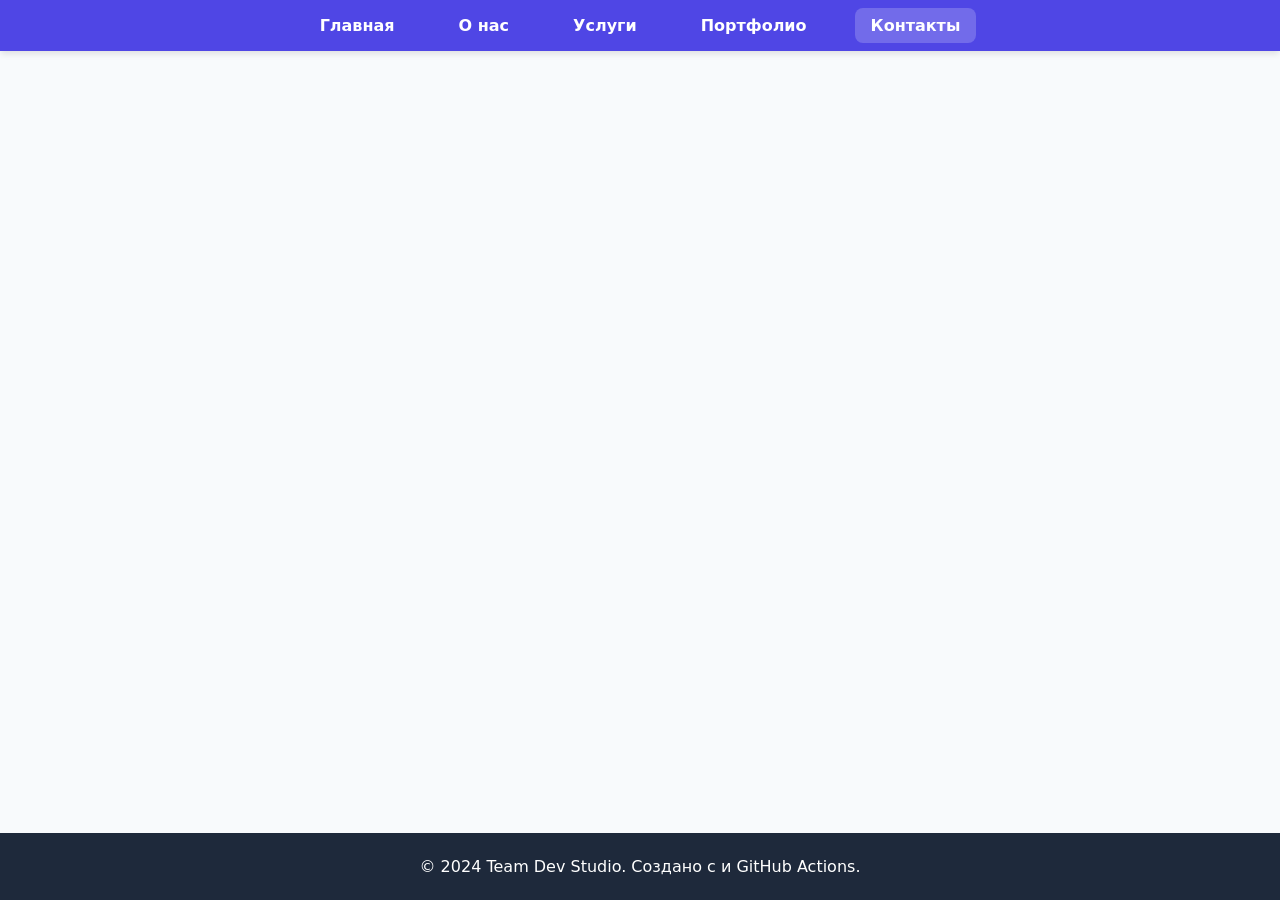
==== about.html @ 16147623 "DBD" ====
<!DOCTYPE html>
<html lang="ru">
<head>
    <meta charset="UTF-8">
    <meta name="viewport" content="width=device-width, initial-scale=1.0">
    <title>Контакты | Team Dev Studio</title>
    <link rel="stylesheet" href="assets/style.css">
</head>
<body>
    <header>
        <nav>
            <ul>
                <li><a href="index.html">Главная</a></li>
                <li><a href="about.html">О нас</a></li>
                <li><a href="services.html">Услуги</a></li>
                <li><a href="portfolio.html">Портфолио</a></li>
                <li><a href="contact.html" class="active">Контакты</a></li>
            </ul>
        </nav>
    </header>

    <main class="container">
        <section class="fade-in">
            
📬 Свяжитесь с нами📬            Мы всегда открыты для новых проектов и идей!
        </section>

        <section class="fade-in">
            <div class="card">
                
📧 Email

                Напишите нам на почту, и мы ответим в течение 24 часов.
                
teamdevstudio@example.com

            
        </section>

        <section class="fade-in">
            <div class="card">
                
💬 Социа📧ные сети

                <p>Подписывайтесь на нас, чтобы следить за обновлениями:</p>
                
                    
💬 GitHub: github.com/teamdevstudio
                    
📍 Telegram: @teamdevstudio


                    
 Twitter: @teamdevstudio


                
            </div>
        </section>

        <section class="fade-in">
            <div class="card">
                
⏰ Наш офис

      💬        Мы работаем удалённо из разных городов, но всегда на связи!
                <p class="contact-info">
                     Работаем по всему миру<br>
                    📅 Часовой пояс: UTC+3

       💬         [📝 Рабочие дни: Пн-Пт](https://github.com/teamdevstudio)                </p>
 📍         </div>
        </section>

        <section class="fade-in">
            
                
⚡ Оставить заявку

                Хотите заказать проект? Заполните форму ниже (демо-версия):
                
                    
                    
                    
                    Отправить
                
            </div>
        </section>

        <section class="fade-in">
            <div class="card highlight">
                
❤️ Быстрый⏰ответ

                Мы ценим ваше время. Обычно отвечаем в течение нескольких часов в рабочее время. Для срочных вопросов используйте Telegram.
            </div>
        </section>
    </main>

    <footer>
        
© 2024 Team Dev Studio. Создано с  и GitHub Actions.


    </footer>

    <script src="assets/script.js">
---- assets/style.css ----
:root {
    --primary: #4f46e5;
    --bg: #f8fafc;
    --text: #1e293b;
    --card-bg: #ffffff;
}

body {
    margin: 0;
    font-family: 'Segoe UI', system-ui, sans-serif;
    background-color: var(--bg);
    color: var(--text);
    display: flex;
    flex-direction: column;
    min-height: 100vh;
}

header {
    background: var(--primary);
    padding: 1rem 0;
    box-shadow: 0 4px 6px -1px rgba(0, 0, 0, 0.1);
}

nav ul {
    display: flex;
    justify-content: center;
    list-style: none;
    margin: 0;
    padding: 0;
    gap: 2rem;
}

nav a {
    color: white;
    text-decoration: none;
    font-weight: 600;
    padding: 0.5rem 1rem;
    border-radius: 0.5rem;
    transition: background 0.3s;
}

nav a:hover, nav a.active {
    background: rgba(255, 255, 255, 0.2);
}

.container {
    max-width: 800px;
    margin: 2rem auto;
    padding: 0 1.5rem;
    flex: 1;
}

/* Анимация появления (JS будет добавлять класс .visible) */
.fade-in {
    opacity: 0;
    transform: translateY(30px);
    transition: opacity 0.8s ease-out, transform 0.8s ease-out;
}

.fade-in.visible {
    opacity: 1;
    transform: translateY(0);
}

footer {
    text-align: center;
    padding: 1.5rem;
    background: var(--text);
    color: white;
    margin-top: auto;
}
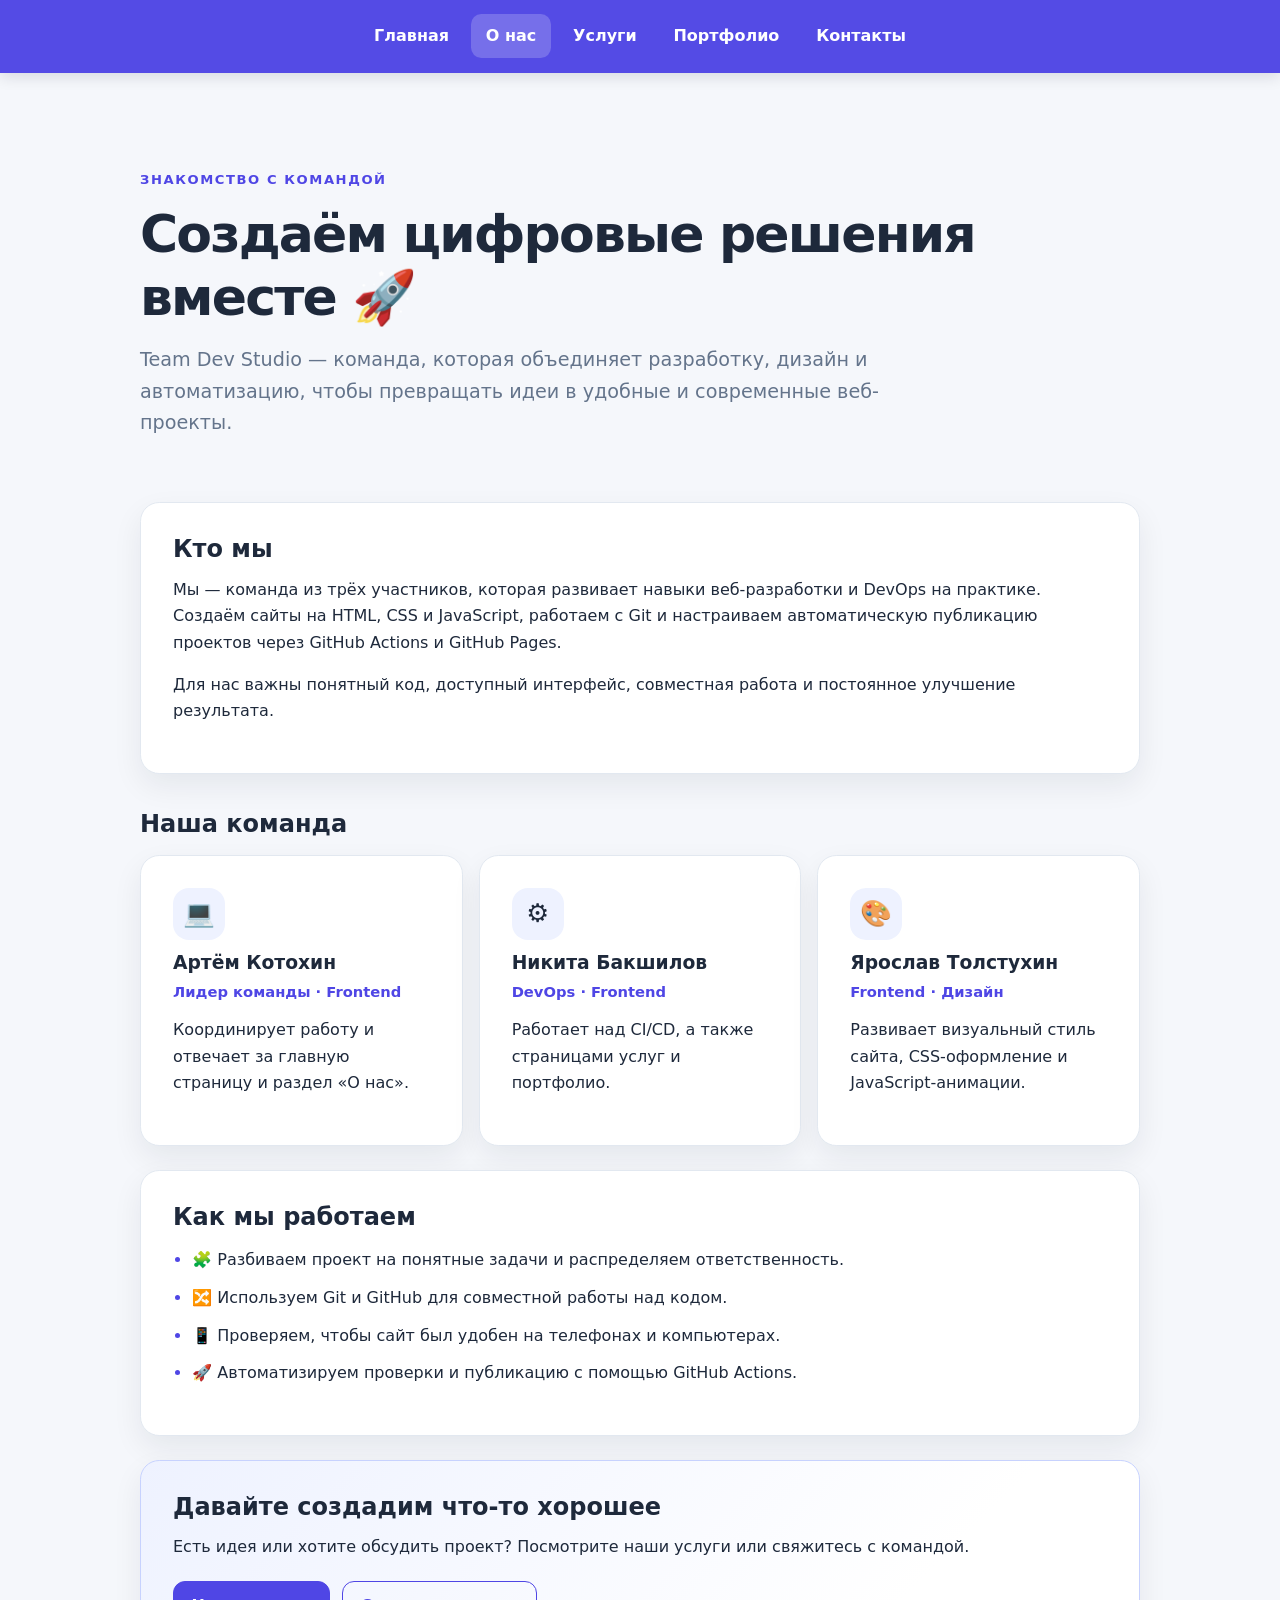
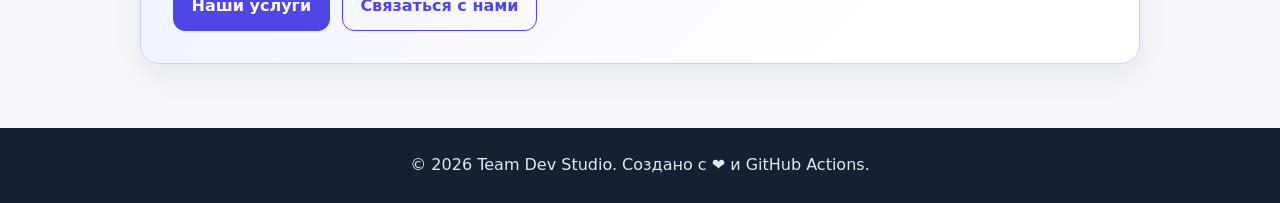
==== commit 41a1f7e0: "Fix pages about and assets" ====
--- a/about.html
+++ b/about.html
@@ -3,107 +3,90 @@
 <head>
     <meta charset="UTF-8">
     <meta name="viewport" content="width=device-width, initial-scale=1.0">
-    <title>Контакты | Team Dev Studio</title>
+    <meta name="description" content="Узнайте больше о команде Team Dev Studio, наших принципах и навыках веб-разработки.">
+    <title>О нас | Team Dev Studio</title>
     <link rel="stylesheet" href="assets/style.css">
 </head>
 <body>
     <header>
-        <nav>
+        <nav aria-label="Основная навигация">
             <ul>
                 <li><a href="index.html">Главная</a></li>
-                <li><a href="about.html">О нас</a></li>
+                <li><a href="about.html" class="active" aria-current="page">О нас</a></li>
                 <li><a href="services.html">Услуги</a></li>
                 <li><a href="portfolio.html">Портфолио</a></li>
-                <li><a href="contact.html" class="active">Контакты</a></li>
+                <li><a href="contact.html">Контакты</a></li>
             </ul>
         </nav>
     </header>
 
-    <main class="container">
-        <section class="fade-in">
-            
-📬 Свяжитесь с нами📬            Мы всегда открыты для новых проектов и идей!
+    <main class="container about-page">
+        <section class="fade-in page-hero">
+            <p class="eyebrow">Знакомство с командой</p>
+            <h1>Создаём цифровые решения вместе 🚀</h1>
+            <p class="lead">Team Dev Studio — команда, которая объединяет разработку, дизайн и автоматизацию, чтобы превращать идеи в удобные и современные веб-проекты.</p>
         </section>
 
         <section class="fade-in">
             <div class="card">
-                
-📧 Email
-
-                Напишите нам на почту, и мы ответим в течение 24 часов.
-                
-teamdevstudio@example.com
-
-            
+                <h2>Кто мы</h2>
+                <p>Мы — команда из трёх участников, которая развивает навыки веб-разработки и DevOps на практике. Создаём сайты на HTML, CSS и JavaScript, работаем с Git и настраиваем автоматическую публикацию проектов через GitHub Actions и GitHub Pages.</p>
+                <p>Для нас важны понятный код, доступный интерфейс, совместная работа и постоянное улучшение результата.</p>
+            </div>
         </section>
 
         <section class="fade-in">
-            <div class="card">
-                
-💬 Социа📧ные сети
-
-                <p>Подписывайтесь на нас, чтобы следить за обновлениями:</p>
-                
-                    
-💬 GitHub: github.com/teamdevstudio
-                    
-📍 Telegram: @teamdevstudio
-
-
-                    
- Twitter: @teamdevstudio
-
-
-                
+            <h2 class="section-title">Наша команда</h2>
+            <div class="team-grid">
+                <article class="card team-card">
+                    <div class="team-icon" aria-hidden="true">💻</div>
+                    <h3>Артём Котохин</h3>
+                    <p class="team-role">Лидер команды · Frontend</p>
+                    <p>Координирует работу и отвечает за главную страницу и раздел «О нас».</p>
+                </article>
+                <article class="card team-card">
+                    <div class="team-icon" aria-hidden="true">⚙️</div>
+                    <h3>Никита Бакшилов</h3>
+                    <p class="team-role">DevOps · Frontend</p>
+                    <p>Работает над CI/CD, а также страницами услуг и портфолио.</p>
+                </article>
+                <article class="card team-card">
+                    <div class="team-icon" aria-hidden="true">🎨</div>
+                    <h3>Ярослав Толстухин</h3>
+                    <p class="team-role">Frontend · Дизайн</p>
+                    <p>Развивает визуальный стиль сайта, CSS-оформление и JavaScript-анимации.</p>
+                </article>
             </div>
         </section>
 
         <section class="fade-in">
             <div class="card">
-                
-⏰ Наш офис
-
-      💬        Мы работаем удалённо из разных городов, но всегда на связи!
-                <p class="contact-info">
-                     Работаем по всему миру<br>
-                    📅 Часовой пояс: UTC+3
-
-       💬         [📝 Рабочие дни: Пн-Пт](https://github.com/teamdevstudio)                </p>
- 📍         </div>
-        </section>
-
-        <section class="fade-in">
-            
-                
-⚡ Оставить заявку
-
-                Хотите заказать проект? Заполните форму ниже (демо-версия):
-                
-                    
-                    
-                    
-                    Отправить
-                
+                <h2>Как мы работаем</h2>
+                <ul class="feature-list">
+                    <li>🧩 Разбиваем проект на понятные задачи и распределяем ответственность.</li>
+                    <li>🔀 Используем Git и GitHub для совместной работы над кодом.</li>
+                    <li>📱 Проверяем, чтобы сайт был удобен на телефонах и компьютерах.</li>
+                    <li>🚀 Автоматизируем проверки и публикацию с помощью GitHub Actions.</li>
+                </ul>
             </div>
         </section>
 
         <section class="fade-in">
             <div class="card highlight">
-                
-❤️ Быстрый⏰ответ
-
-                Мы ценим ваше время. Обычно отвечаем в течение нескольких часов в рабочее время. Для срочных вопросов используйте Telegram.
+                <h2>Давайте создадим что-то хорошее</h2>
+                <p>Есть идея или хотите обсудить проект? Посмотрите наши услуги или свяжитесь с командой.</p>
+                <div class="button-row">
+                    <a class="button-link" href="services.html">Наши услуги</a>
+                    <a class="button-link button-link-secondary" href="contact.html">Связаться с нами</a>
+                </div>
             </div>
         </section>
     </main>
 
     <footer>
-        
-© 2024 Team Dev Studio. Создано с  и GitHub Actions.
-
-
+        <p>&copy; 2026 Team Dev Studio. Создано с ❤️ и GitHub Actions.</p>
     </footer>
 
-    <script src="assets/script.js">
-
-
+    <script src="assets/script.js"></script>
+</body>
+</html>
--- a/assets/style.css
+++ b/assets/style.css
@@ -1,71 +1,300 @@
 :root {
     --primary: #4f46e5;
-    --bg: #f8fafc;
+    --primary-dark: #3730a3;
+    --bg: #f5f7fb;
     --text: #1e293b;
+    --muted: #64748b;
     --card-bg: #ffffff;
+    --border: #e2e8f0;
+    --shadow: 0 12px 30px rgba(15, 23, 42, 0.07);
+}
+
+* {
+    box-sizing: border-box;
+}
+
+html {
+    scroll-behavior: smooth;
 }
 
 body {
     margin: 0;
-    font-family: 'Segoe UI', system-ui, sans-serif;
-    background-color: var(--bg);
-    color: var(--text);
+    min-height: 100vh;
     display: flex;
     flex-direction: column;
-    min-height: 100vh;
+    font-family: "Segoe UI", system-ui, -apple-system, sans-serif;
+    line-height: 1.65;
+    background: var(--bg);
+    color: var(--text);
 }
 
 header {
-    background: var(--primary);
-    padding: 1rem 0;
-    box-shadow: 0 4px 6px -1px rgba(0, 0, 0, 0.1);
+    position: sticky;
+    top: 0;
+    z-index: 10;
+    padding: 0.9rem 1rem;
+    background: rgba(79, 70, 229, 0.97);
+    box-shadow: 0 4px 14px rgba(15, 23, 42, 0.12);
+    backdrop-filter: blur(10px);
 }
 
 nav ul {
     display: flex;
+    flex-wrap: wrap;
     justify-content: center;
+    align-items: center;
+    gap: 0.5rem;
+    max-width: 1100px;
+    margin: 0 auto;
+    padding: 0;
     list-style: none;
+}
+
+nav a {
+    display: inline-block;
+    padding: 0.55rem 0.9rem;
+    border-radius: 0.65rem;
+    color: #fff;
+    font-weight: 650;
+    text-decoration: none;
+    transition: background 180ms ease, transform 180ms ease;
+}
+
+nav a:hover,
+nav a.active {
+    background: rgba(255, 255, 255, 0.2);
+}
+
+nav a:hover {
+    transform: translateY(-1px);
+}
+
+nav a:focus-visible,
+.button-link:focus-visible {
+    outline: 3px solid #fbbf24;
+    outline-offset: 3px;
+}
+
+.container {
+    width: min(100% - 2rem, 1000px);
+    margin: 2.5rem auto;
+    flex: 1;
+}
+
+h1, h2, h3 {
+    line-height: 1.2;
+}
+
+h1 {
+    margin: 0 0 1rem;
+    font-size: clamp(2rem, 5vw, 3.25rem);
+    letter-spacing: -0.035em;
+}
+
+h2 {
+    margin-top: 0;
+}
+
+p {
+    margin-top: 0;
+}
+
+.lead {
+    max-width: 760px;
+    color: var(--muted);
+    font-size: clamp(1.05rem, 2vw, 1.2rem);
+}
+
+.page-hero {
+    padding: clamp(1.5rem, 5vw, 3.5rem) 0 1.25rem;
+}
+
+.eyebrow {
+    margin-bottom: 0.8rem;
+    color: var(--primary);
+    font-size: 0.82rem;
+    font-weight: 800;
+    letter-spacing: 0.12em;
+    text-transform: uppercase;
+}
+
+section {
+    margin-bottom: 1.5rem;
+}
+
+.card {
+    padding: clamp(1.25rem, 3vw, 2rem);
+    border: 1px solid var(--border);
+    border-radius: 1.2rem;
+    background: var(--card-bg);
+    box-shadow: var(--shadow);
+}
+
+.card h2 {
+    margin-bottom: 0.8rem;
+}
+
+.section-title {
+    margin: 2.25rem 0 1rem;
+}
+
+.team-grid {
+    display: grid;
+    grid-template-columns: repeat(3, minmax(0, 1fr));
+    gap: 1rem;
+}
+
+.team-card {
+    height: 100%;
+    transition: transform 180ms ease, box-shadow 180ms ease;
+}
+
+.team-card:hover {
+    transform: translateY(-4px);
+    box-shadow: 0 18px 38px rgba(15, 23, 42, 0.11);
+}
+
+.team-card h3 {
+    margin: 0.75rem 0 0.4rem;
+}
+
+.team-icon {
+    display: grid;
+    width: 3.25rem;
+    height: 3.25rem;
+    place-items: center;
+    border-radius: 1rem;
+    background: #eef2ff;
+    font-size: 1.6rem;
+}
+
+.team-role {
+    margin-bottom: 0.8rem;
+    color: var(--primary);
+    font-size: 0.92rem;
+    font-weight: 700;
+}
+
+.feature-list {
+    display: grid;
+    gap: 0.7rem;
+    padding-left: 1.2rem;
+}
+
+.feature-list li::marker {
+    color: var(--primary);
+}
+
+.highlight {
+    border-color: #c7d2fe;
+    background: linear-gradient(135deg, #eef2ff, #ffffff 75%);
+}
+
+.button-row {
+    display: flex;
+    flex-wrap: wrap;
+    gap: 0.75rem;
+    margin-top: 1.25rem;
+}
+
+.button-link {
+    display: inline-flex;
+    align-items: center;
+    justify-content: center;
+    min-height: 2.8rem;
+    padding: 0.7rem 1.1rem;
+    border: 1px solid var(--primary);
+    border-radius: 0.75rem;
+    background: var(--primary);
+    color: white;
+    font-weight: 700;
+    text-decoration: none;
+    transition: background 180ms ease, transform 180ms ease;
+}
+
+.button-link:hover {
+    transform: translateY(-2px);
+    background: var(--primary-dark);
+}
+
+.button-link-secondary {
+    background: transparent;
+    color: var(--primary);
+}
+
+.button-link-secondary:hover {
+    background: #e0e7ff;
+    color: var(--primary-dark);
+}
+
+footer {
+    margin-top: auto;
+    padding: 1.5rem 1rem;
+    background: #172033;
+    color: #e2e8f0;
+    text-align: center;
+}
+
+footer p {
     margin: 0;
-    padding: 0;
-    gap: 2rem;
-}
-
-nav a {
-    color: white;
-    text-decoration: none;
-    font-weight: 600;
-    padding: 0.5rem 1rem;
-    border-radius: 0.5rem;
-    transition: background 0.3s;
-}
-
-nav a:hover, nav a.active {
-    background: rgba(255, 255, 255, 0.2);
-}
-
-.container {
-    max-width: 800px;
-    margin: 2rem auto;
-    padding: 0 1.5rem;
-    flex: 1;
-}
-
-/* Анимация появления (JS будет добавлять класс .visible) */
+}
+
+/* Анимация не мешает содержимому отображаться, если JavaScript отключён. */
 .fade-in {
-    opacity: 0;
-    transform: translateY(30px);
-    transition: opacity 0.8s ease-out, transform 0.8s ease-out;
-}
-
-.fade-in.visible {
-    opacity: 1;
-    transform: translateY(0);
-}
-
-footer {
-    text-align: center;
-    padding: 1.5rem;
-    background: var(--text);
-    color: white;
-    margin-top: auto;
-}
+    animation: fade-up 650ms ease both;
+}
+
+@keyframes fade-up {
+    from {
+        opacity: 0;
+        transform: translateY(12px);
+    }
+    to {
+        opacity: 1;
+        transform: translateY(0);
+    }
+}
+
+@media (max-width: 760px) {
+    .team-grid {
+        grid-template-columns: 1fr;
+    }
+
+    .container {
+        margin-top: 1.5rem;
+    }
+
+    header {
+        position: static;
+    }
+}
+
+@media (max-width: 480px) {
+    nav ul {
+        gap: 0.25rem;
+    }
+
+    nav a {
+        padding: 0.45rem 0.6rem;
+        font-size: 0.92rem;
+    }
+
+    .button-row,
+    .button-link {
+        width: 100%;
+    }
+}
+
+@media (prefers-reduced-motion: reduce) {
+    html {
+        scroll-behavior: auto;
+    }
+
+    *,
+    *::before,
+    *::after {
+        animation-duration: 0.01ms !important;
+        animation-iteration-count: 1 !important;
+        transition-duration: 0.01ms !important;
+    }
+}
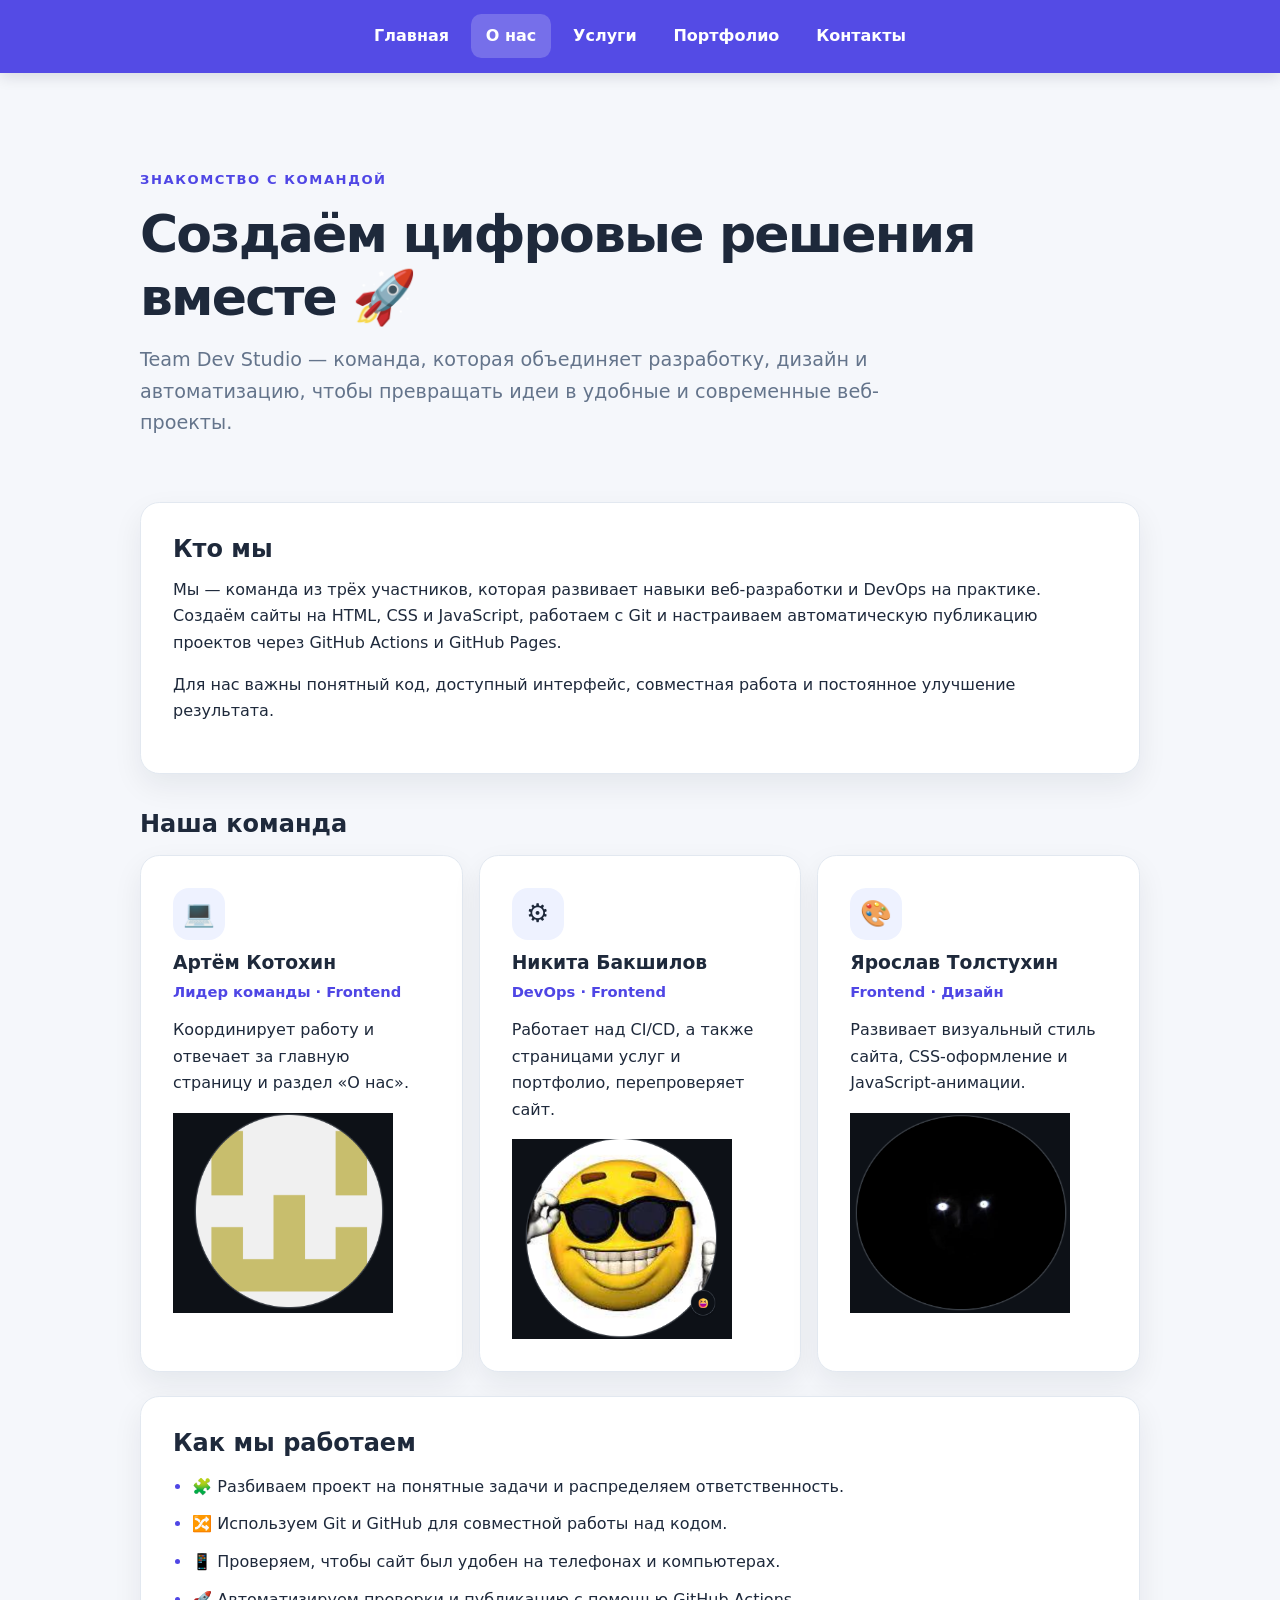
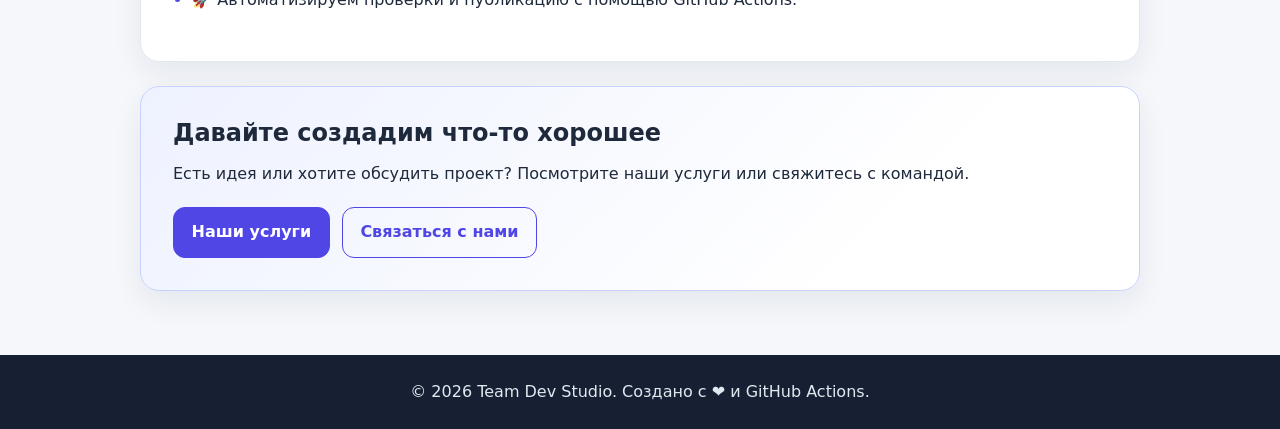
==== commit f88ddf86: "Update images and code" ====
--- a/about.html
+++ b/about.html
@@ -43,18 +43,21 @@
                     <h3>Артём Котохин</h3>
                     <p class="team-role">Лидер команды · Frontend</p>
                     <p>Координирует работу и отвечает за главную страницу и раздел «О нас».</p>
+                    <img class="card-main" src="Artem.png">
                 </article>
                 <article class="card team-card">
                     <div class="team-icon" aria-hidden="true">⚙️</div>
                     <h3>Никита Бакшилов</h3>
                     <p class="team-role">DevOps · Frontend</p>
-                    <p>Работает над CI/CD, а также страницами услуг и портфолио.</p>
+                    <p>Работает над CI/CD, а также страницами услуг и портфолио, перепроверяет сайт.</p>
+                    <img class="card-main" src="nikit.png">
                 </article>
                 <article class="card team-card">
                     <div class="team-icon" aria-hidden="true">🎨</div>
                     <h3>Ярослав Толстухин</h3>
                     <p class="team-role">Frontend · Дизайн</p>
                     <p>Развивает визуальный стиль сайта, CSS-оформление и JavaScript-анимации.</p>
+                    <img class="card-main" src="Yarik.png">
                 </article>
             </div>
         </section>
--- a/assets/style.css
+++ b/assets/style.css
@@ -244,6 +244,12 @@
     animation: fade-up 650ms ease both;
 }
 
+.card-main {
+    display: flex;
+    height: 200px;
+    width: 220px;
+}
+
 @keyframes fade-up {
     from {
         opacity: 0;
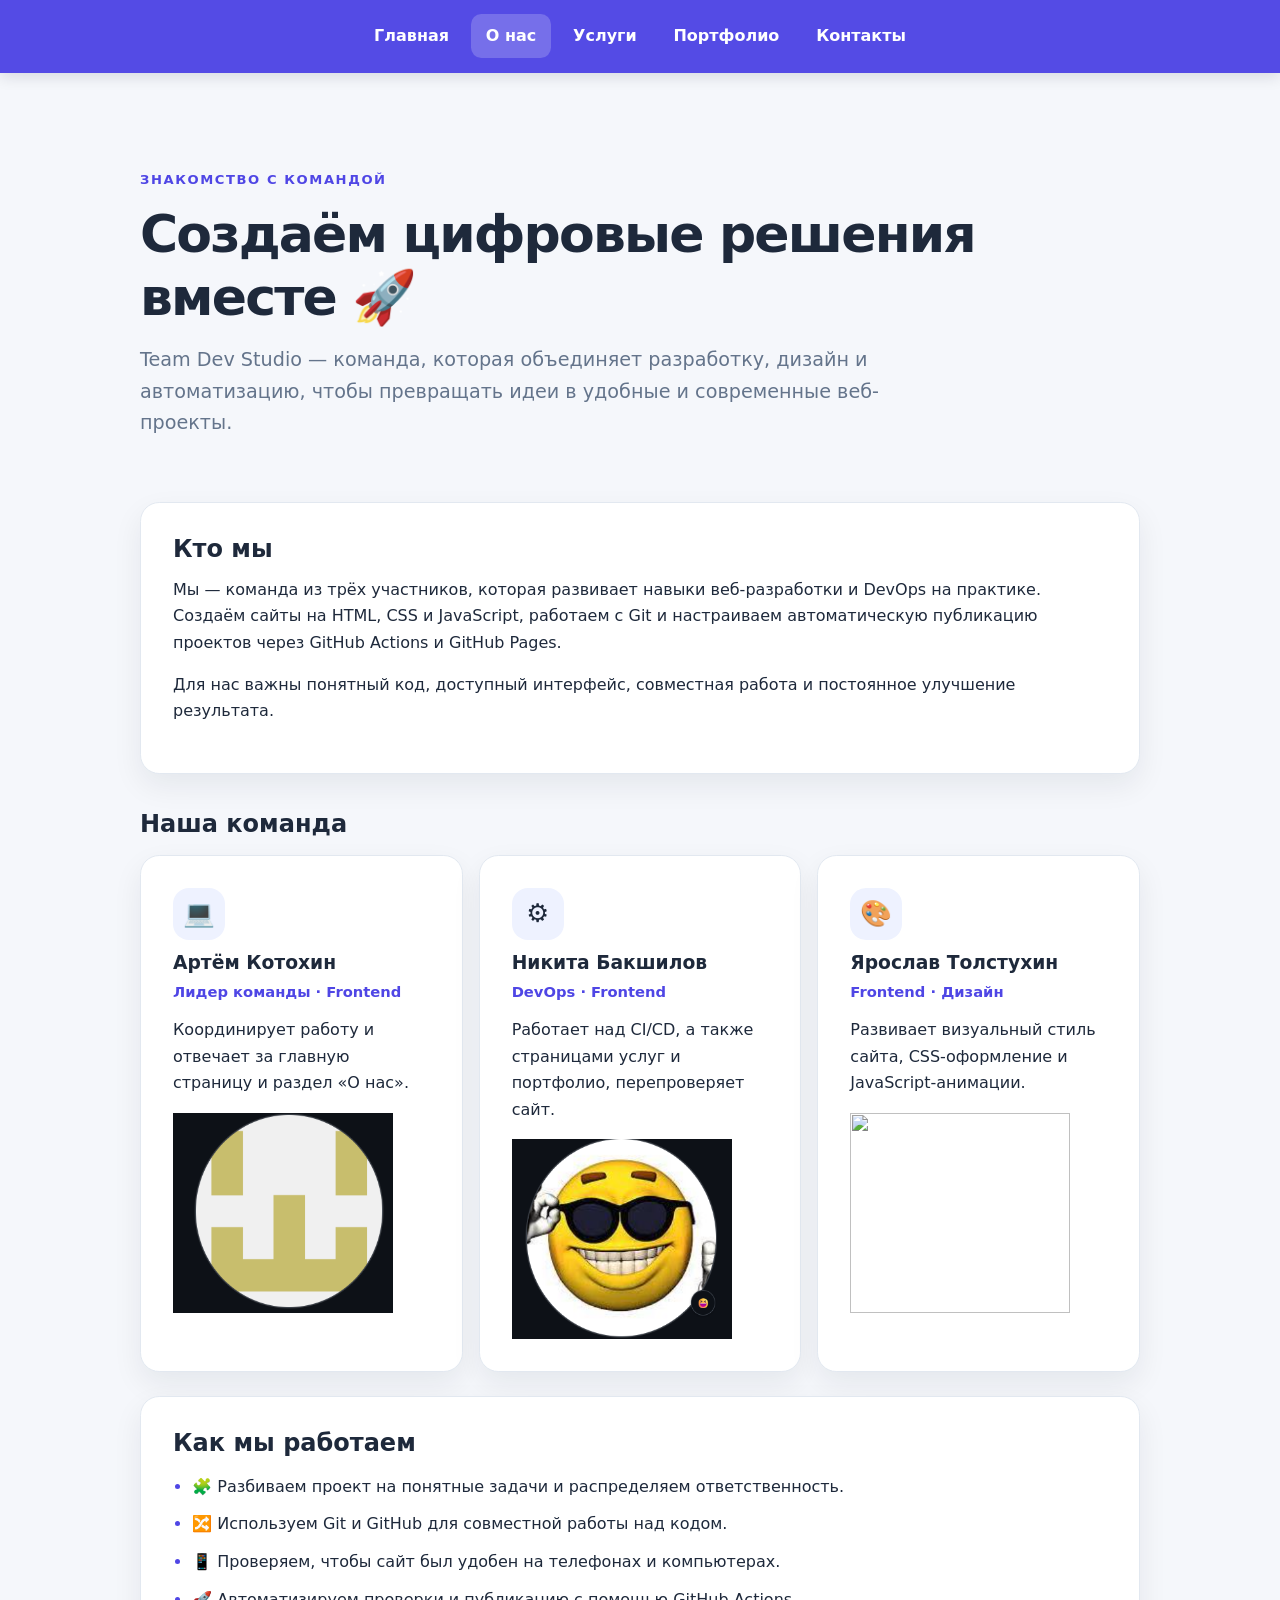
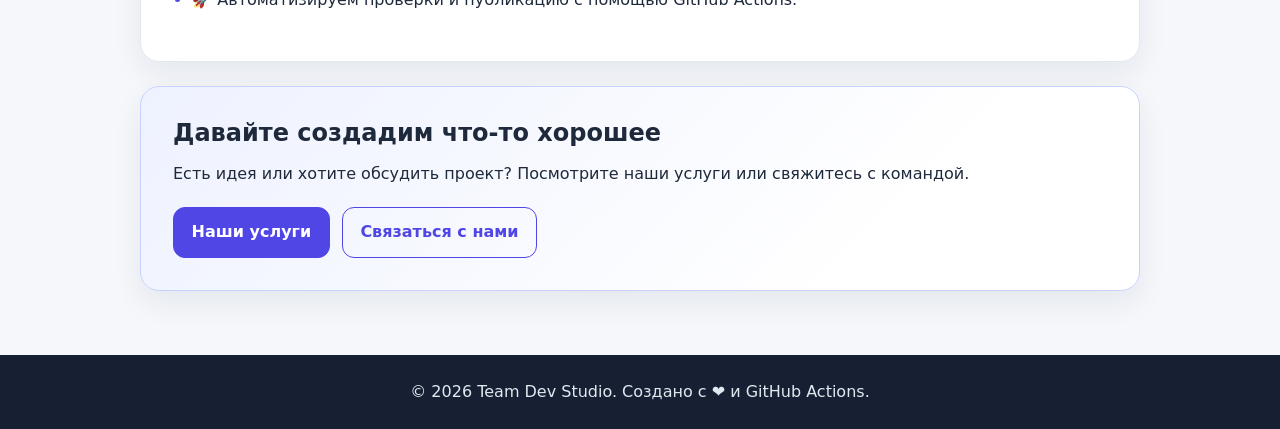
==== commit 844544a2: "Update about.html" ====
--- a/about.html
+++ b/about.html
@@ -57,7 +57,7 @@
                     <h3>Ярослав Толстухин</h3>
                     <p class="team-role">Frontend · Дизайн</p>
                     <p>Развивает визуальный стиль сайта, CSS-оформление и JavaScript-анимации.</p>
-                    <img class="card-main" src="Yarik.png">
+                    <img class="card-main" src="./blob/main/Artem.png">
                 </article>
             </div>
         </section>
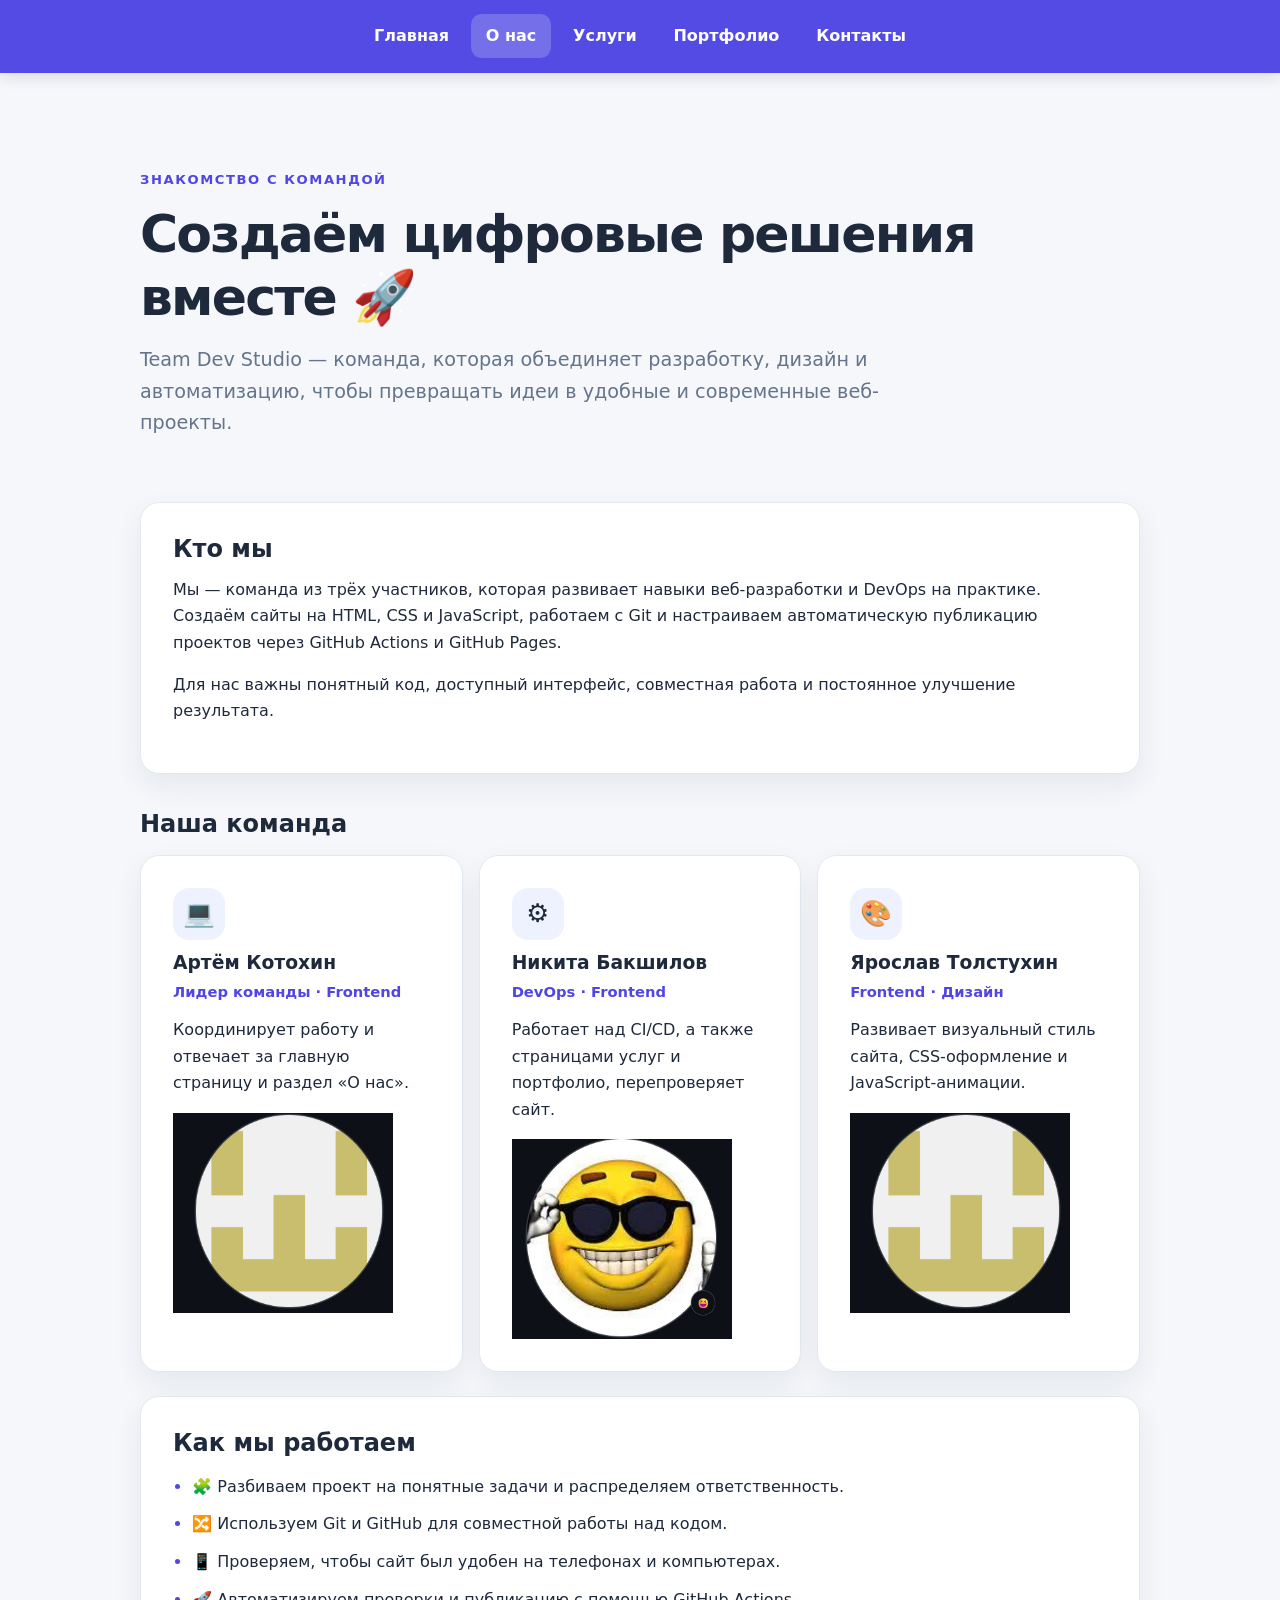
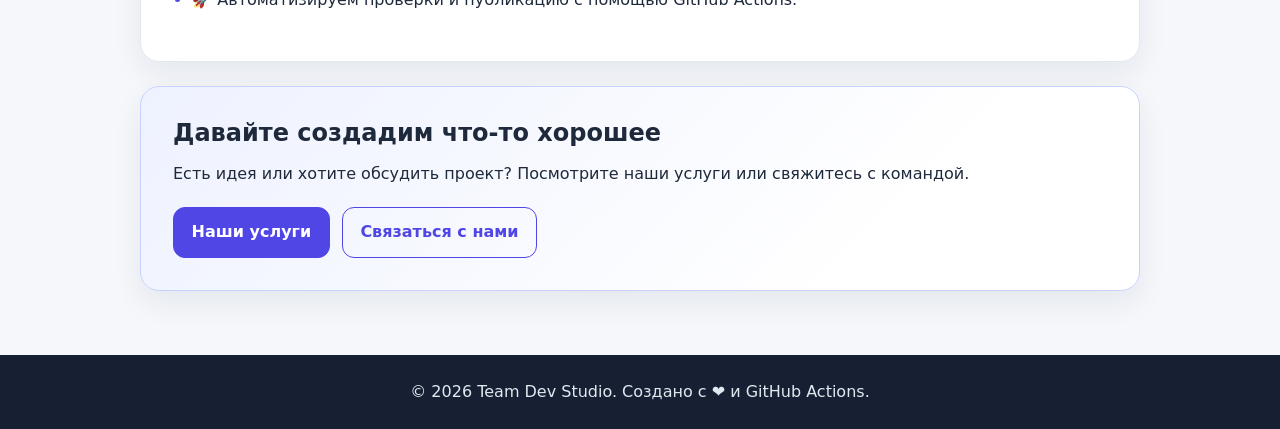
==== commit e4ca4320: "Update about.html" ====
--- a/about.html
+++ b/about.html
@@ -57,7 +57,7 @@
                     <h3>Ярослав Толстухин</h3>
                     <p class="team-role">Frontend · Дизайн</p>
                     <p>Развивает визуальный стиль сайта, CSS-оформление и JavaScript-анимации.</p>
-                    <img class="card-main" src="./blob/main/Artem.png">
+                    <img class="card-main" src="Artem.png">
                 </article>
             </div>
         </section>
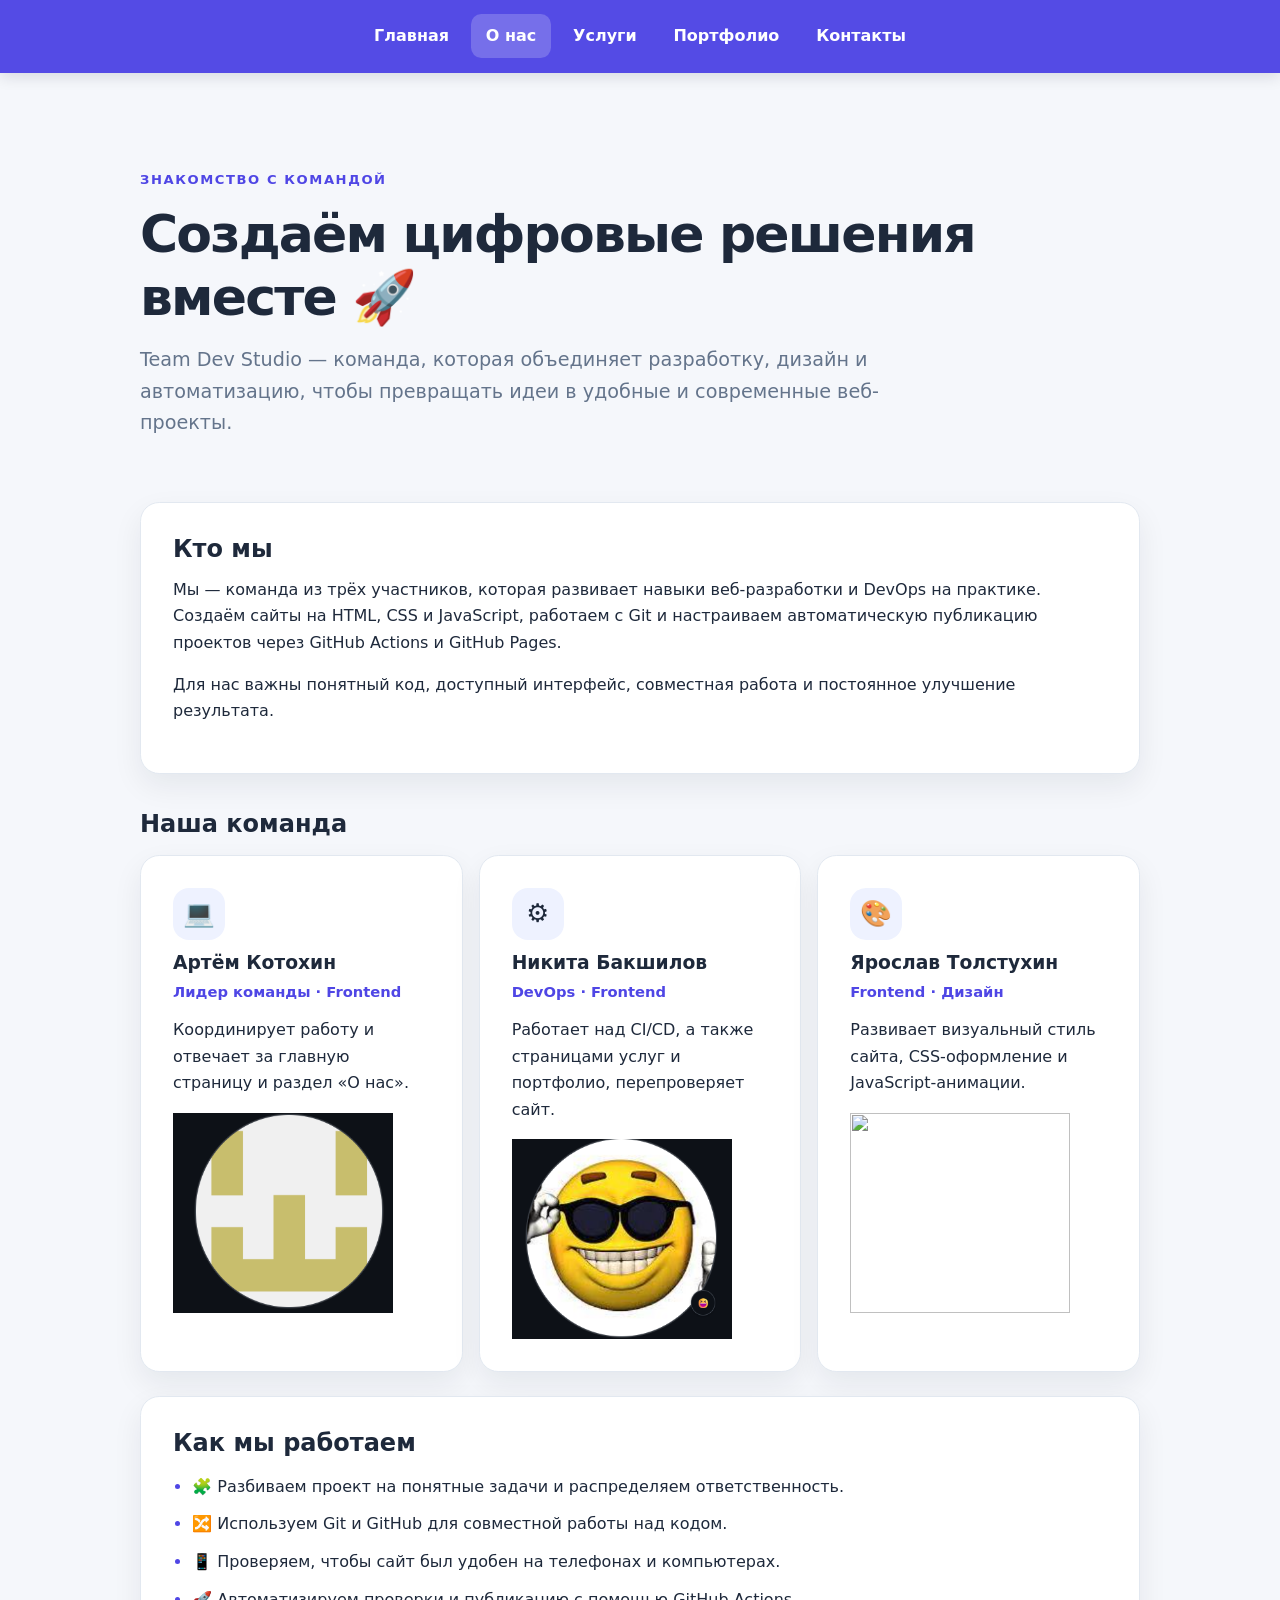
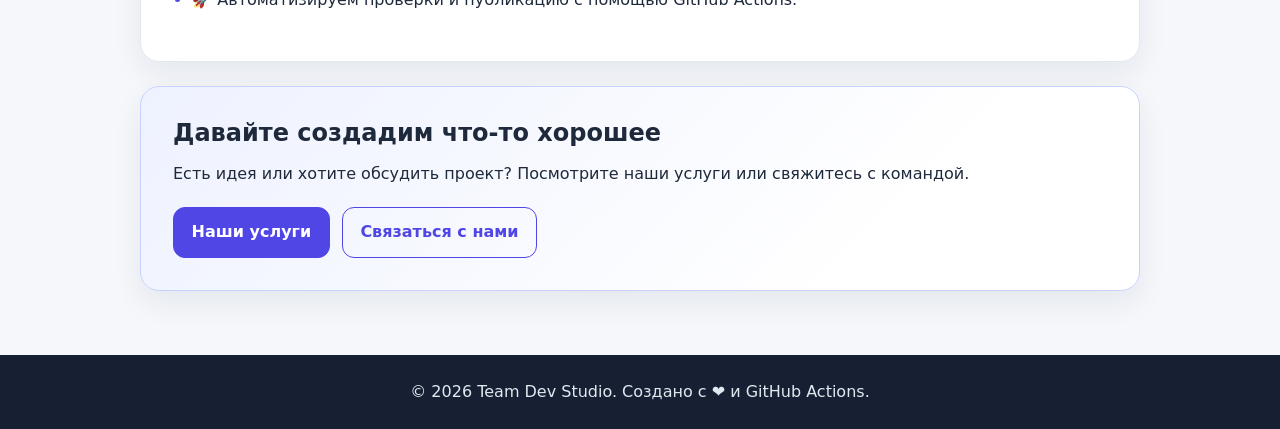
==== commit c771c3df: "Update about.html" ====
--- a/about.html
+++ b/about.html
@@ -57,7 +57,7 @@
                     <h3>Ярослав Толстухин</h3>
                     <p class="team-role">Frontend · Дизайн</p>
                     <p>Развивает визуальный стиль сайта, CSS-оформление и JavaScript-анимации.</p>
-                    <img class="card-main" src="Artem.png">
+                    <img class="card-main" src="yarik.png">
                 </article>
             </div>
         </section>
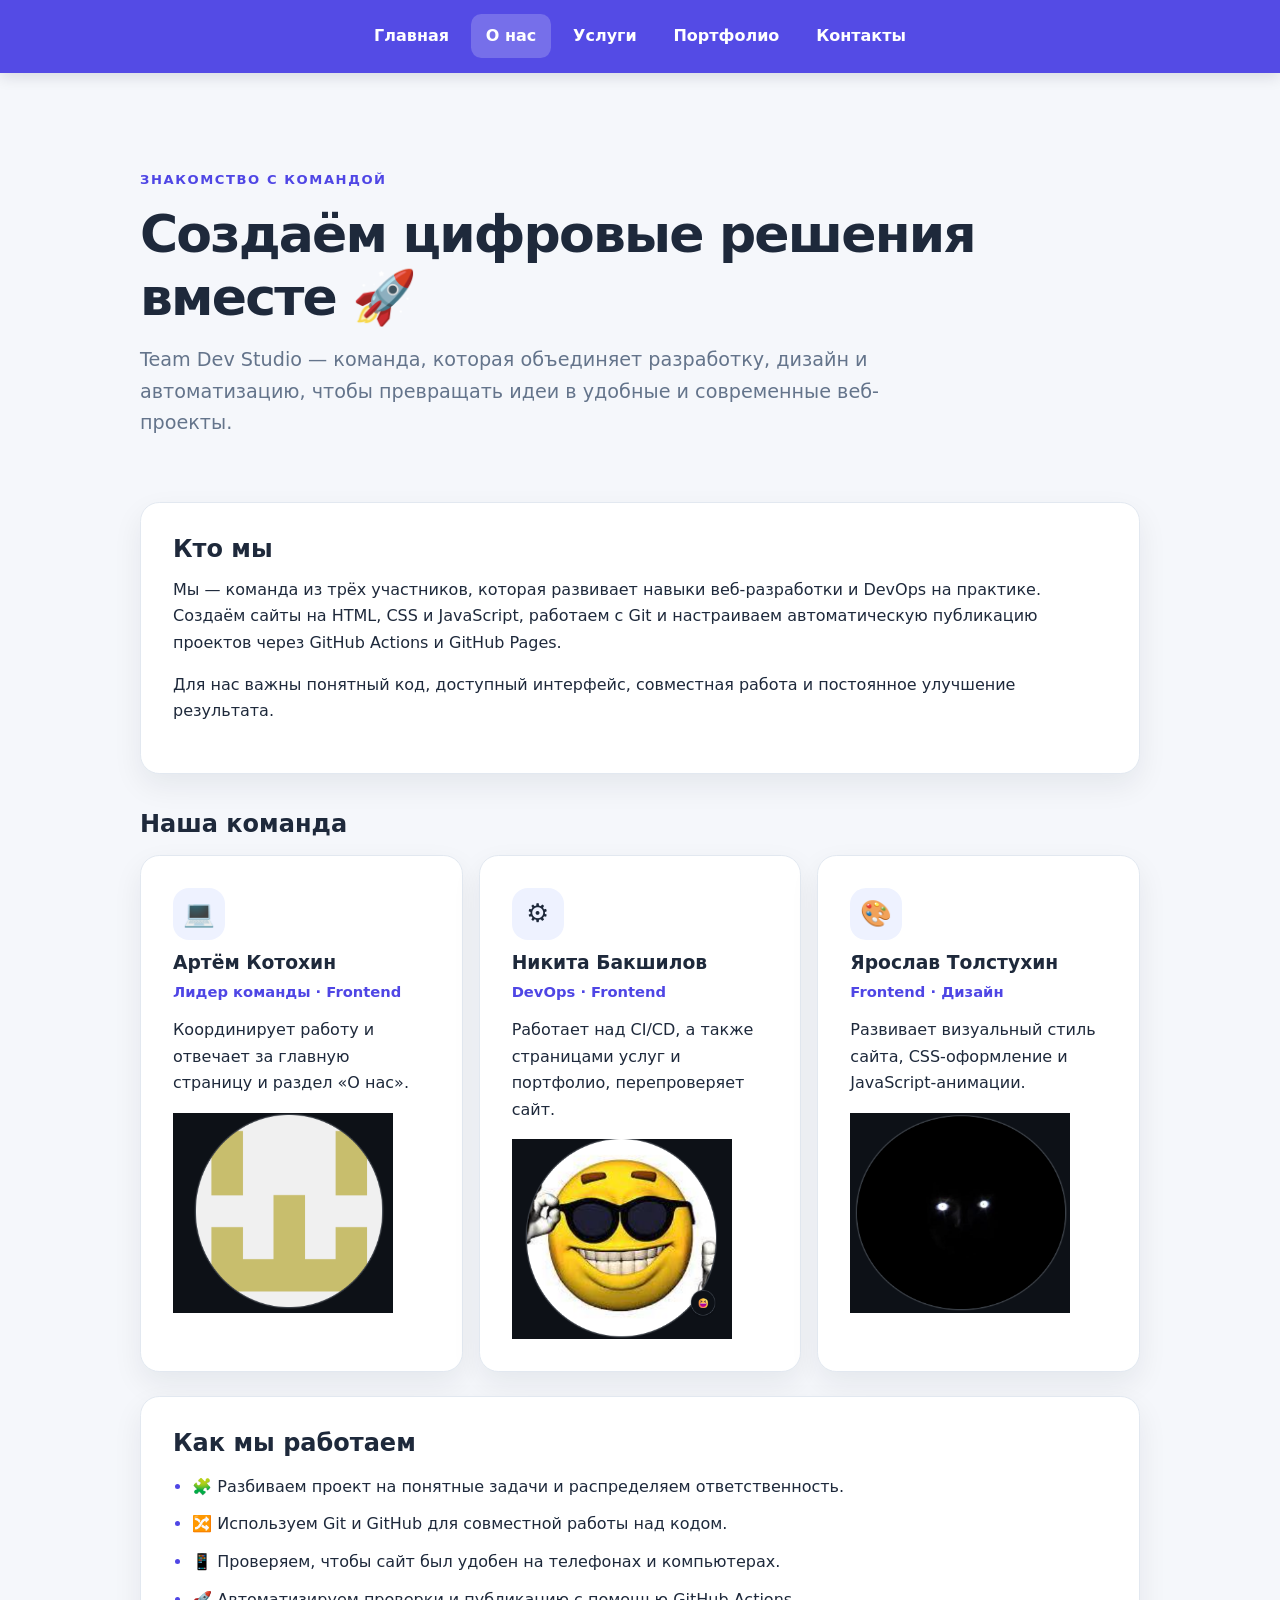
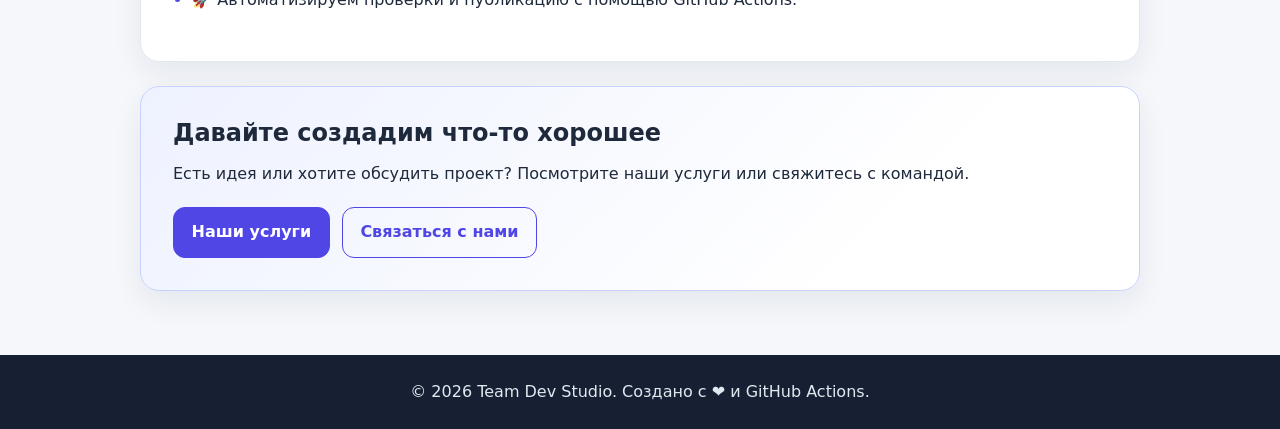
==== commit 90da5b56: "Update about.html" ====
--- a/about.html
+++ b/about.html
@@ -57,7 +57,7 @@
                     <h3>Ярослав Толстухин</h3>
                     <p class="team-role">Frontend · Дизайн</p>
                     <p>Развивает визуальный стиль сайта, CSS-оформление и JavaScript-анимации.</p>
-                    <img class="card-main" src="yarik.png">
+                    <img class="card-main" src="Yarik.png">
                 </article>
             </div>
         </section>
